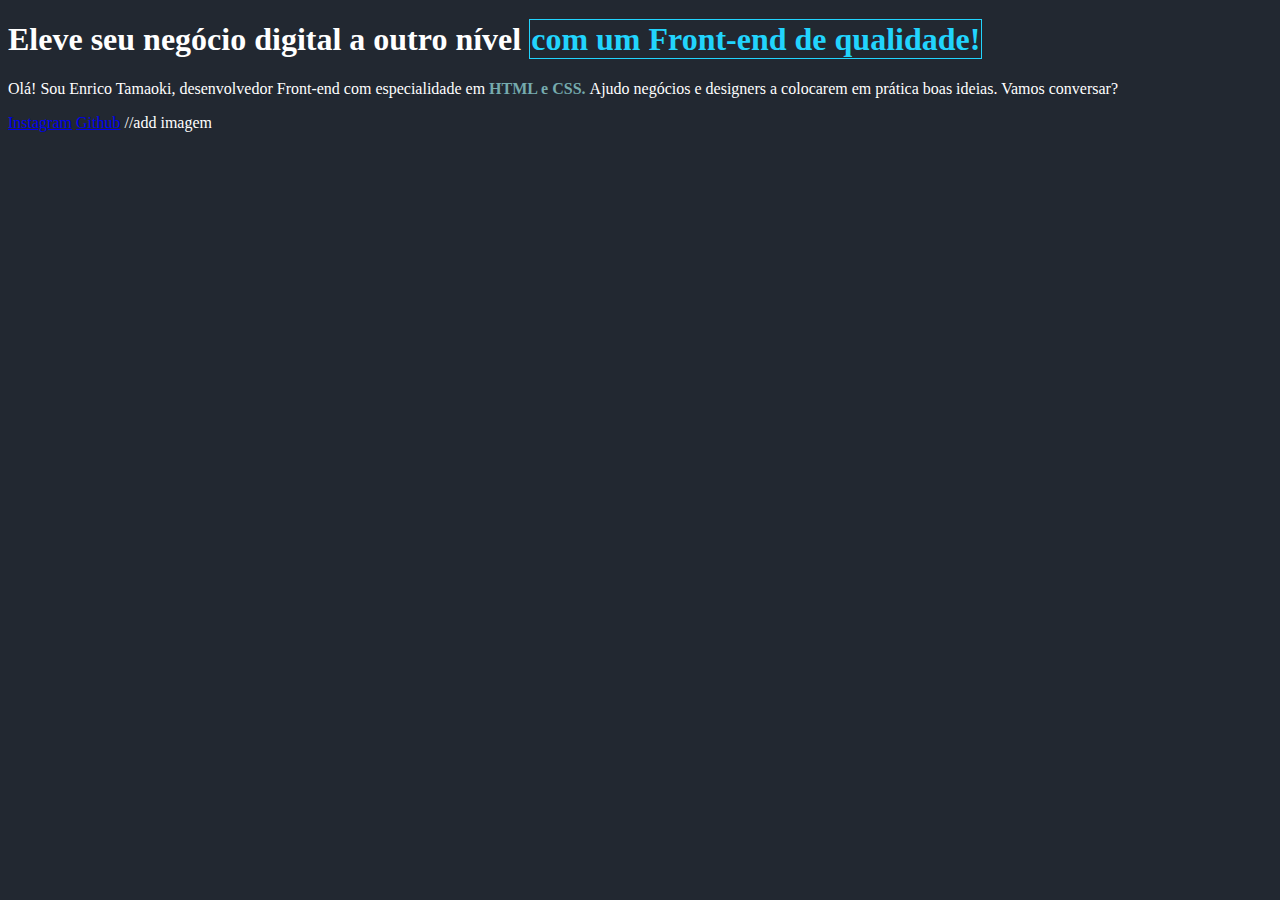
==== index.html @ 0a2e566a "subi o codigo" ====
<!DOCTYPE html>
<html lang="pt-br">
<head>
    <meta charset="UTF-8">
    <meta name="viewport" content="width=device-width, initial-scale=1.0">
    <title>Portifolio</title>
    <link rel="stylesheet" href="style.css"/>
</head>
<body>

    <header></header>
    
    <main>   
        <h1>Eleve seu negócio digital a outro nível <span>com um Front-end de qualidade!</span>
        </h1>

        <p>Olá! Sou Enrico Tamaoki, desenvolvedor Front-end com especialidade em <strong> HTML e CSS. </strong>Ajudo negócios e designers a colocarem em prática boas ideias. Vamos conversar?
        </p>

        <a href="https://instagram.com/enrtgc">Instagram</a>
        <a href="https://github.com/3tgc">Github</a>

        //add imagem
        <img src="" alt="">

    </main>
    
    <footer></footer>
---- style.css ----
body {
    background-color: #222831;
    color: white;
}

strong {
    color: #76ABAE;
}

h1{
    font-weight: bold;
}

span{
    color: #22D4FD;
    border: 1px solid #22D4FD;
    padding: 1px;
}
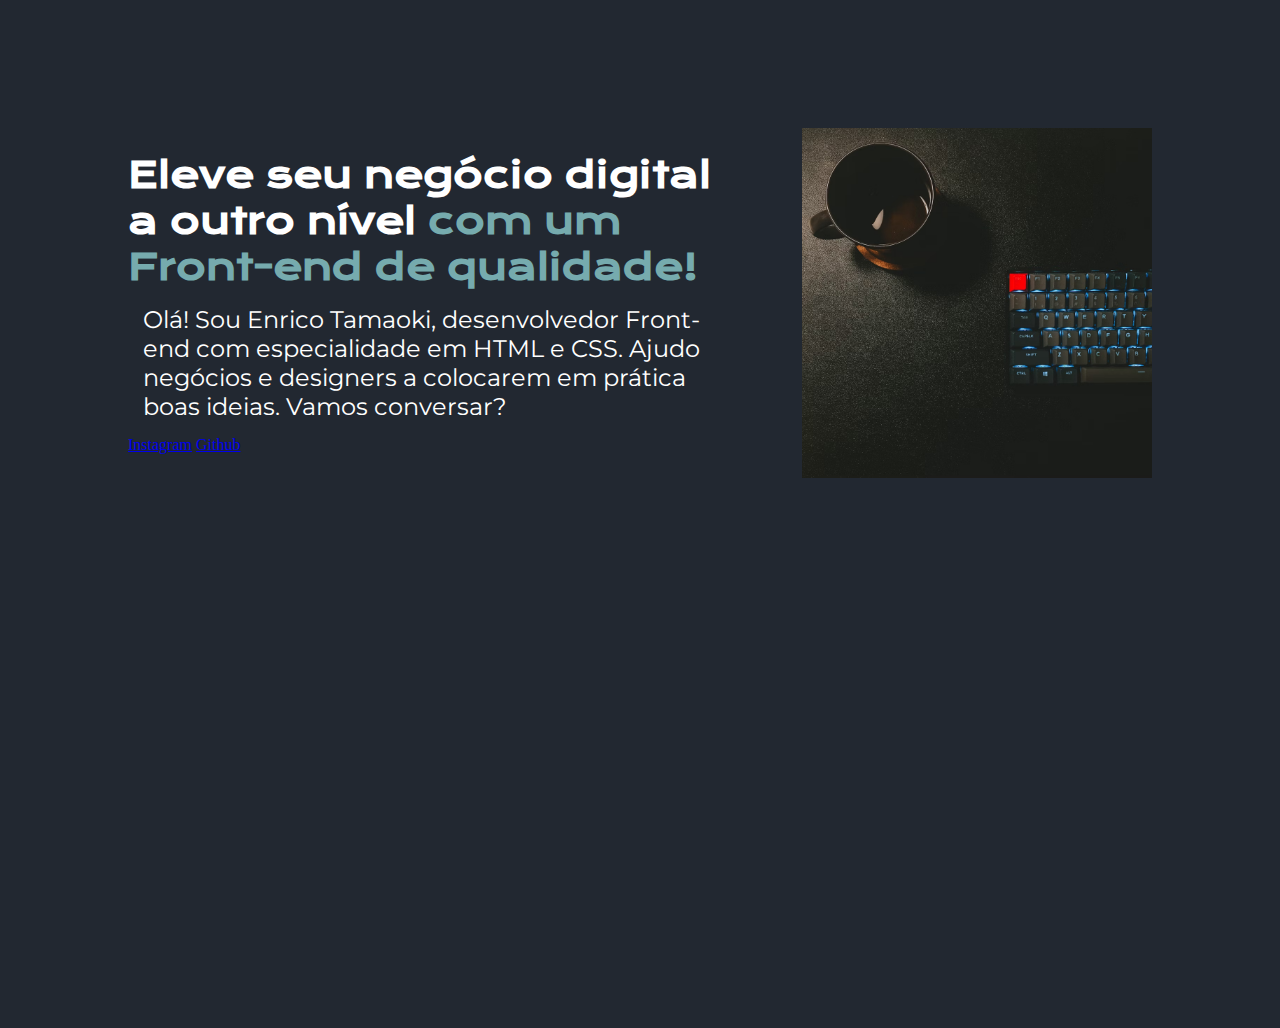
==== commit 6e0b09c2: "trabalhei o fleexbox e imagem, deixando tudo mais harmonico" ====
--- a/index.html
+++ b/index.html
@@ -5,24 +5,27 @@
     <meta name="viewport" content="width=device-width, initial-scale=1.0">
     <title>Portifolio</title>
     <link rel="stylesheet" href="style.css"/>
+    <link rel="stylesheet" href="reset.css"/>
 </head>
 <body>
 
     <header></header>
     
-    <main>   
-        <h1>Eleve seu negócio digital a outro nível <span>com um Front-end de qualidade!</span>
-        </h1>
+    <main class="apresentacao">  
+        <section class="apresentacao__conteudo">
+            <h1 class="apresentacao__conteudo__titulo">Eleve seu negócio digital a outro nível <strong class="titulo-destaque">com um Front-end de qualidade!</strong>
+            </h1>
 
-        <p>Olá! Sou Enrico Tamaoki, desenvolvedor Front-end com especialidade em <strong> HTML e CSS. </strong>Ajudo negócios e designers a colocarem em prática boas ideias. Vamos conversar?
-        </p>
+            <p class="apresentacao__conteudo__texto">Olá! Sou Enrico Tamaoki, desenvolvedor Front-end com especialidade em HTML e CSS. Ajudo negócios e designers a colocarem em prática boas ideias. Vamos conversar?
+            </p>
 
-        <a href="https://instagram.com/enrtgc">Instagram</a>
-        <a href="https://github.com/3tgc">Github</a>
-
-        //add imagem
-        <img src="" alt="">
-
+            <a href="https://instagram.com/enrtgc">Instagram</a>
+            <a href="https://github.com/3tgc">Github</a>
+            </section> 
+            <img src="photo-1604964432806-254d07c11f32.avif" alt="developer picture">
+    </section> 
     </main>
     
-    <footer></footer>+    <footer></footer>
+
+</body>--- a/style.css
+++ b/style.css
@@ -1,9 +1,23 @@
+@import url('https://fonts.googleapis.com/css2?family=Krona+One&family=Montserrat:ital,wght@0,100..900;1,100..900&display=swap');
+
+
+*{
+    margin: 0%;
+    padding: 0%;
+}
+
+
+
 body {
+    height: 100vh;
+    box-sizing: border-box;
     background-color: #222831;
     color: white;
 }
 
-strong {
+
+    
+.titulo-destaque {
     color: #76ABAE;
 }
 
@@ -11,8 +25,49 @@
     font-weight: bold;
 }
 
+
+p{
+margin: 10px;
+border: 2px ;
+padding: 5px;
+
+}
+
 span{
     color: #22D4FD;
     border: 1px solid #22D4FD;
     padding: 1px;
+}
+
+
+.apresentacao {
+    margin: 10%;
+    display: flex;
+    align-items: center;
+    justify-content: space-between;
+    margin: 10%;
+     
+}
+
+img {
+    height: 700px;
+    width: 500px;
+    max-width: 350px;
+    max-height: 350px;
+}
+
+.apresentacao__conteudo {
+    width: 615px;
+
+}
+
+.apresentacao__conteudo__titulo {
+    font-size: 36px;
+    font-family: "Krona One", sans-serif;
+
+}
+
+.apresentacao__conteudo__texto {
+    font-size: 24px;
+    font-family: "Montserrat", sans-serif;
 }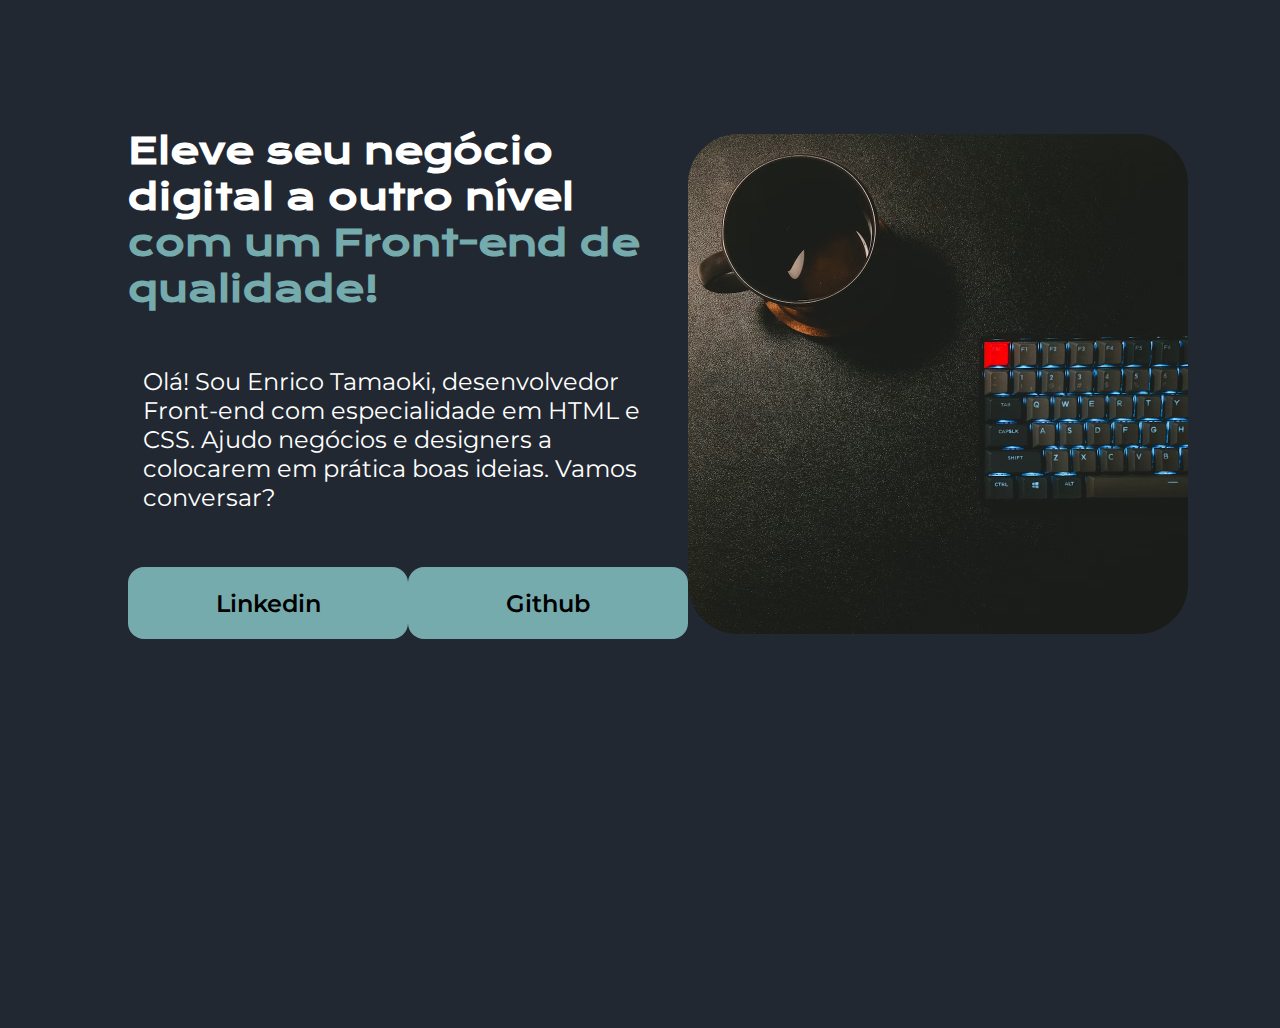
==== commit c0406261: "ajustei os botoes" ====
--- a/index.html
+++ b/index.html
@@ -18,10 +18,11 @@
 
             <p class="apresentacao__conteudo__texto">Olá! Sou Enrico Tamaoki, desenvolvedor Front-end com especialidade em HTML e CSS. Ajudo negócios e designers a colocarem em prática boas ideias. Vamos conversar?
             </p>
-
-            <a href="https://instagram.com/enrtgc">Instagram</a>
-            <a href="https://github.com/3tgc">Github</a>
-            </section> 
+            <div class="apresentacao__links">
+                <a class="apresentacao__links__link" href="https://www.linkedin.com/in/enrico-tamaoki-056082292/">Linkedin</a>
+                <a class="apresentacao__links__link" href="https://github.com/3tgc">Github</a>
+            </div>  
+        </section> 
             <img src="photo-1604964432806-254d07c11f32.avif" alt="developer picture">
     </section> 
     </main>
--- a/style.css
+++ b/style.css
@@ -41,7 +41,7 @@
 
 
 .apresentacao {
-    margin: 10%;
+    margin: 10% 15%;
     display: flex;
     align-items: center;
     justify-content: space-between;
@@ -52,12 +52,16 @@
 img {
     height: 700px;
     width: 500px;
-    max-width: 350px;
-    max-height: 350px;
+    max-width: 800px;
+    max-height: 500px;
+    border-radius: 10%;
 }
 
 .apresentacao__conteudo {
     width: 615px;
+    display: flex;
+    flex-direction: column;
+    gap: 40px;
 
 }
 
@@ -70,4 +74,23 @@
 .apresentacao__conteudo__texto {
     font-size: 24px;
     font-family: "Montserrat", sans-serif;
+}
+
+.apresentacao__links {
+    display: flex;
+    justify-content: space-between;
+
+}
+
+.apresentacao__links__link {
+    background-color:#76ABAE;
+    width: 280px;
+    text-align: center;
+    border-radius: 16px;
+    font-size: 24px;
+    font-weight: 600;
+    padding: 21.5px 0;
+    text-decoration: none;
+    color: black;
+    font-family: "Montserrat", sans-serif;
 }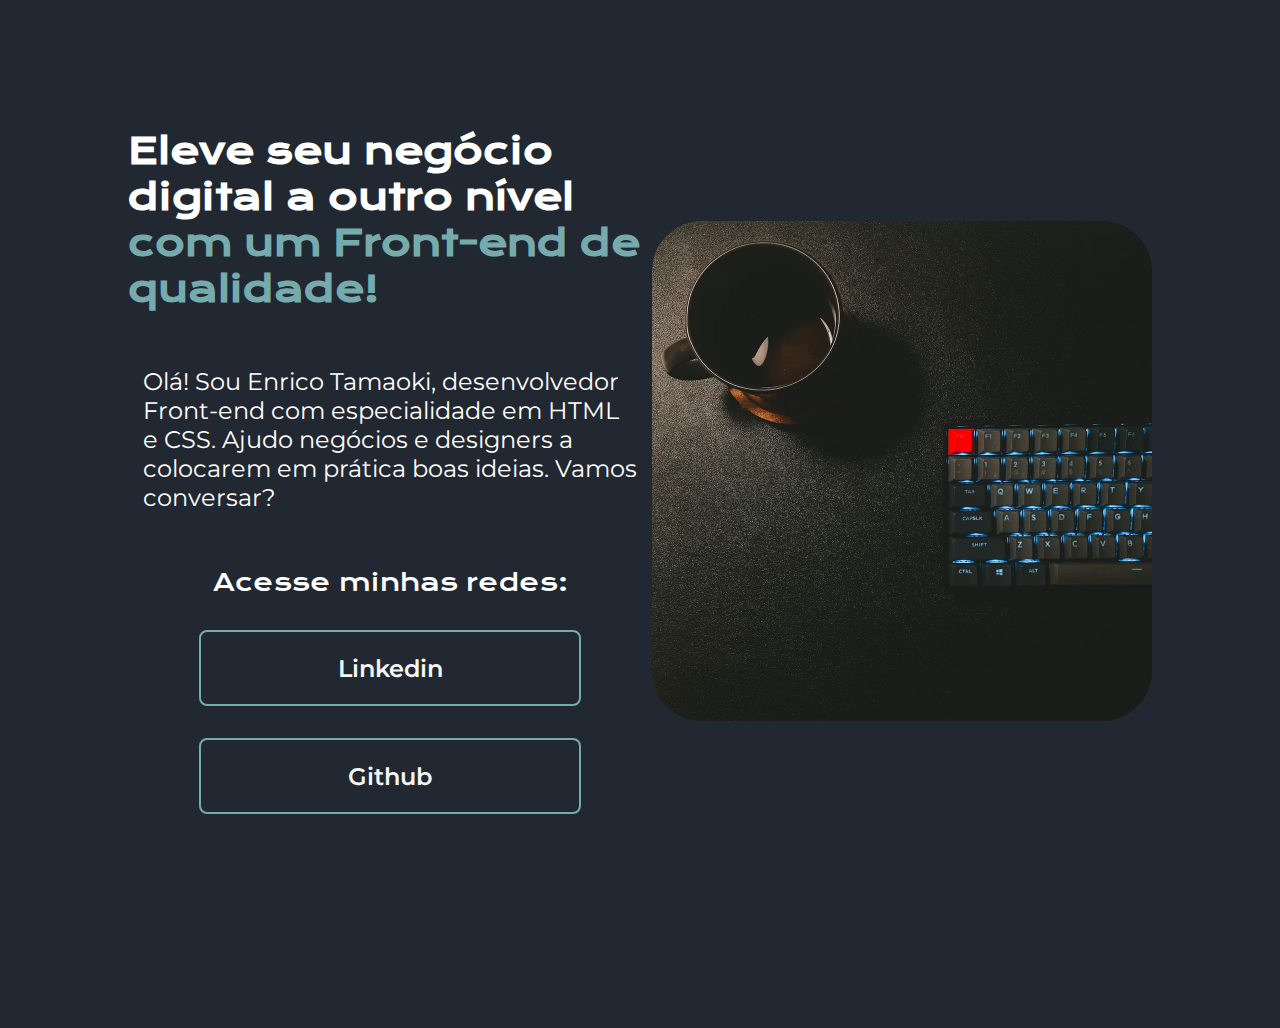
==== commit b037de5d: "modifiquei os botoes de link" ====
--- a/index.html
+++ b/index.html
@@ -18,7 +18,11 @@
 
             <p class="apresentacao__conteudo__texto">Olá! Sou Enrico Tamaoki, desenvolvedor Front-end com especialidade em HTML e CSS. Ajudo negócios e designers a colocarem em prática boas ideias. Vamos conversar?
             </p>
+
+           
+
             <div class="apresentacao__links">
+                <h2 class="apresentacao__links__subtitulo"> Acesse minhas redes:</h2>
                 <a class="apresentacao__links__link" href="https://www.linkedin.com/in/enrico-tamaoki-056082292/">Linkedin</a>
                 <a class="apresentacao__links__link" href="https://github.com/3tgc">Github</a>
             </div>  
--- a/style.css
+++ b/style.css
@@ -78,19 +78,29 @@
 
 .apresentacao__links {
     display: flex;
+    flex-direction: column;
+    align-items: center;
     justify-content: space-between;
+    gap: 32px;
+}
 
+.apresentacao__links__subtitulo {
+    font-family: "Krona One", sans-serif;
+    font-weight: 400;
+    font-size: 24px;
 }
 
 .apresentacao__links__link {
-    background-color:#76ABAE;
-    width: 280px;
+    /* background-color:#76ABAE; */
+    width: 378px;
     text-align: center;
-    border-radius: 16px;
+    border: 2px solid #76ABAE;
+    border-radius: 8px;
     font-size: 24px;
     font-weight: 600;
     padding: 21.5px 0;
     text-decoration: none;
-    color: black;
+    color: #f6f6f6;
     font-family: "Montserrat", sans-serif;
+
 }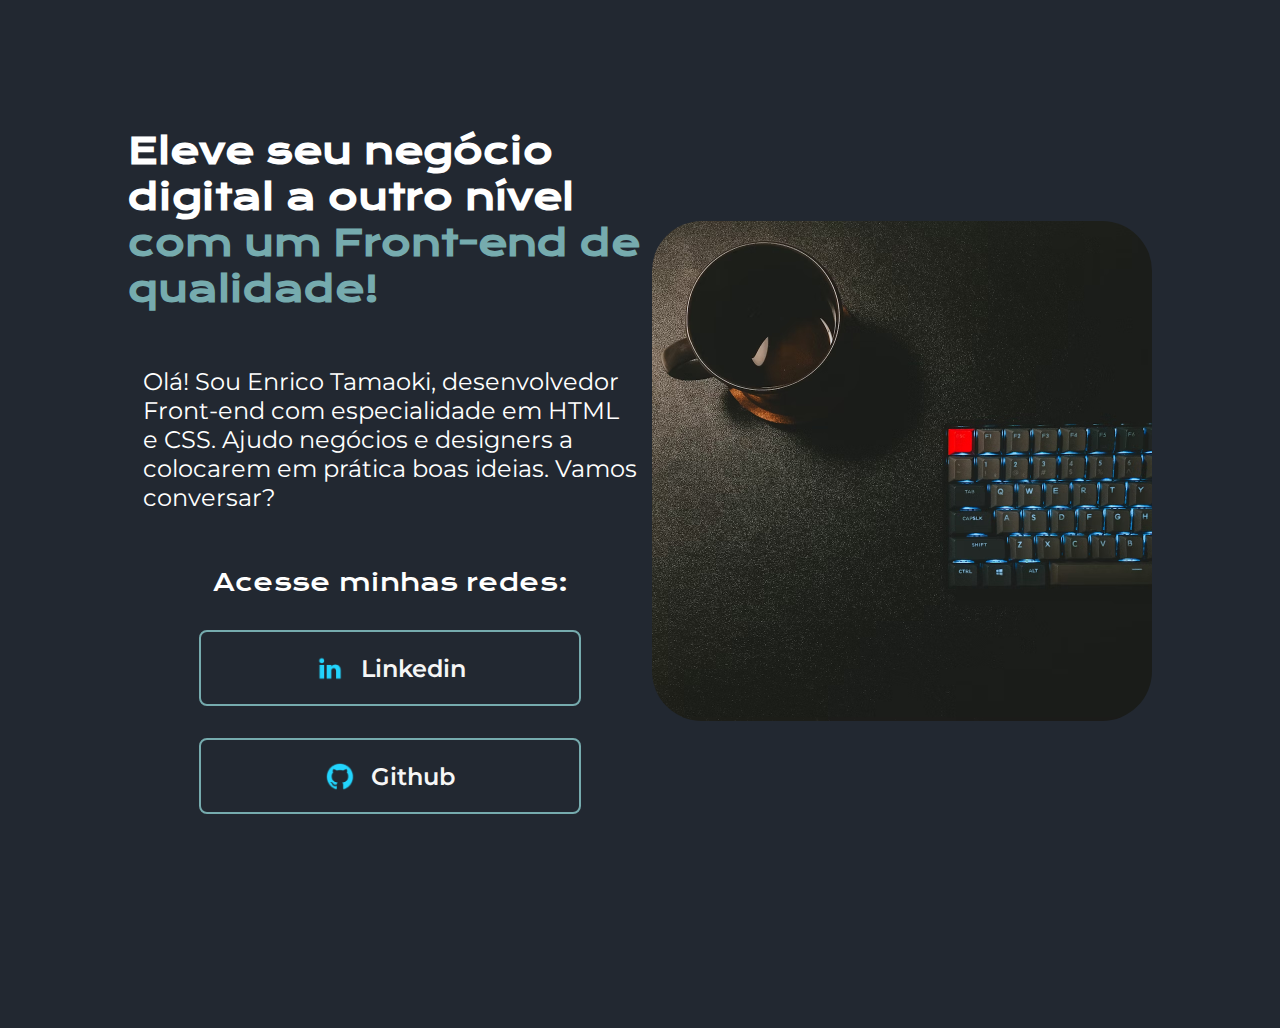
==== commit 15898591: "adicionado os icones e hover" ====
--- a/index.html
+++ b/index.html
@@ -23,11 +23,17 @@
 
             <div class="apresentacao__links">
                 <h2 class="apresentacao__links__subtitulo"> Acesse minhas redes:</h2>
-                <a class="apresentacao__links__link" href="https://www.linkedin.com/in/enrico-tamaoki-056082292/">Linkedin</a>
-                <a class="apresentacao__links__link" href="https://github.com/3tgc">Github</a>
+                <a class="apresentacao__links__link" href="https://www.linkedin.com/in/enrico-tamaoki-056082292/">
+                    <img src="./assets/linkedin.png" style="width: 30px; height: auto;" alt="logo linkedin">
+                    Linkedin
+                    </a>
+                
+                    <a class="apresentacao__links__link" href="https://github.com/3tgc">
+                        <img src="./assets/github.png" style="width: 30px; height: auto;" alt="logo github">
+                        Github</a>
             </div>  
         </section> 
-            <img src="photo-1604964432806-254d07c11f32.avif" alt="developer picture">
+            <img class="imagem-central" src="./assets/photo-1604964432806-254d07c11f32.avif" alt="developer picture">
     </section> 
     </main>
     
--- a/style.css
+++ b/style.css
@@ -49,6 +49,7 @@
      
 }
 
+/* arrumar imagem */
 img {
     height: 700px;
     width: 500px;
@@ -92,6 +93,9 @@
 
 .apresentacao__links__link {
     /* background-color:#76ABAE; */
+    display: flex;
+    justify-content: center;
+    gap: 16px;
     width: 378px;
     text-align: center;
     border: 2px solid #76ABAE;
@@ -103,4 +107,10 @@
     color: #f6f6f6;
     font-family: "Montserrat", sans-serif;
 
-}+}
+
+.apresentacao__links__link:hover {
+    background-color: #272727;
+    cursor: pointer;
+}
+
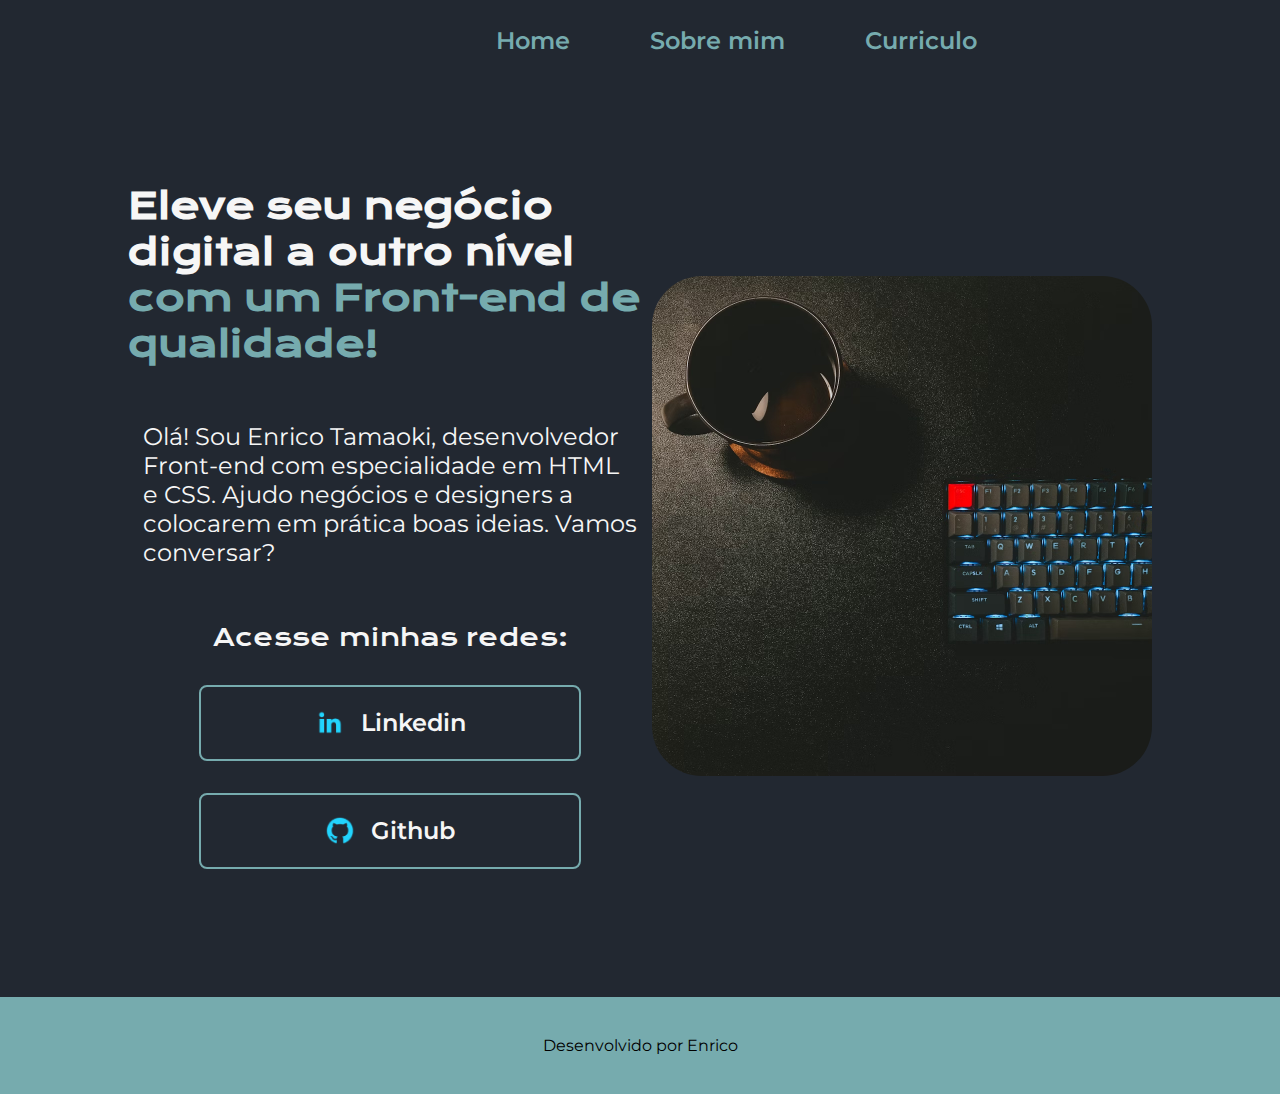
==== commit e5ed3330: "add paginas, variaveis e melhorei o codigo" ====
--- a/index.html
+++ b/index.html
@@ -4,12 +4,18 @@
     <meta charset="UTF-8">
     <meta name="viewport" content="width=device-width, initial-scale=1.0">
     <title>Portifolio</title>
-    <link rel="stylesheet" href="style.css"/>
+    <link rel="stylesheet" href="./styles/style.css"/>
     <link rel="stylesheet" href="reset.css"/>
 </head>
 <body>
 
-    <header></header>
+    <header class="cabecalho">
+        <nav class="cabecalho__menu">
+            <a class="cabecalho__menu__link" href="index.html">Home</a>
+            <a class="cabecalho__menu__link" href="about.html">Sobre mim</a>
+            <a class="cabecalho__menu__link" href="curriculum.html">Curriculo</a>
+        </nav>
+    </header>
     
     <main class="apresentacao">  
         <section class="apresentacao__conteudo">
@@ -37,6 +43,8 @@
     </section> 
     </main>
     
-    <footer></footer>
+    <footer class="rodape">
+        <p>Desenvolvido por Enrico</p>
+    </footer>
 
 </body>--- a/styles/style.css
+++ b/styles/style.css
@@ -0,0 +1,157 @@
+@import url('https://fonts.googleapis.com/css2?family=Krona+One&family=Montserrat:ital,wght@0,100..900;1,100..900&display=swap');
+
+:root {
+    --cor-primaria: #76ABAE;
+    --cor-secundaria: #f6f6f6;
+    --cor-terciaria: #22D4FD;
+    --cor-hover: #272727;
+    --cor-background: #222831;
+
+    --fonte-primaria: "Krona One", sans-serif;
+    --fonte-secundaria: "Montserrat", sans-serif;
+}
+
+*{
+    margin: 0%;
+    padding: 0%;
+}
+
+
+
+body {
+    /* height: 100vh; */
+    box-sizing: border-box;
+    background-color: var(--cor-background);
+    color: var(--cor-secundaria);
+}
+
+/* centralizar */
+header {
+    display: flex;
+    justify-content: center;
+}
+
+.cabecalho{
+    padding: 2% 0% 0% 15%;
+}
+
+.cabecalho__menu {
+    display: flex;
+    gap: 80px;
+}
+
+.cabecalho__menu__link{
+        font-family: var(--fonte-secundaria);
+        font-size:24px;
+        font-weight: 600;
+        color: var(--cor-primaria);
+        text-decoration: none;
+}
+
+h1{
+    font-weight: bold;
+}
+
+
+p{
+margin: 10px;
+border: 2px ;
+padding: 5px;
+
+}
+
+span{
+    color: var(--cor-terciaria);
+    border: 1px solid var(--cor-terciaria);
+    padding: 1px;
+}
+
+
+.apresentacao {
+    margin: 5% 15%;
+    display: flex;
+    align-items: center;
+    justify-content: space-between;
+    margin: 10%;
+     
+}
+
+/* arrumar imagem */
+img {
+    height: 700px;
+    width: 500px;
+    max-width: 800px;
+    max-height: 500px;
+    border-radius: 10%;
+}
+
+.apresentacao__conteudo {
+    width: 615px;
+    display: flex;
+    flex-direction: column;
+    gap: 40px;
+
+}
+
+.apresentacao__conteudo__titulo {
+    font-size: 36px;
+    font-family: var(--fonte-primaria);
+
+}
+
+    
+.titulo-destaque {
+    color: var(--cor-primaria);
+}
+
+.apresentacao__conteudo__texto {
+    font-size: 24px;
+    font-family: var(--fonte-secundaria);
+}
+.apresentacao__links {
+    display: flex;
+    flex-direction: column;
+    align-items: center;
+    justify-content: space-between;
+    gap: 32px;
+}
+
+.apresentacao__links__subtitulo {
+    font-family: var(--fonte-primaria);
+    font-weight: 400;
+    font-size: 24px;
+}
+
+.apresentacao__links__link {
+    /* background-color:#76ABAE; */
+    display: flex;
+    justify-content: center;
+    gap: 16px;
+    width: 378px;
+    text-align: center;
+    border: 2px solid var(--cor-primaria);
+    border-radius: 8px;
+    font-size: 24px;
+    font-weight: 600;
+    padding: 21.5px 0;
+    text-decoration: none;
+    color: var(--cor-secundaria);
+    font-family: var(--fonte-secundaria);
+}
+
+.apresentacao__links__link:hover {
+    background-color: var(--cor-hover);
+    cursor: pointer;
+}
+
+.rodape {
+    padding: 24px;
+    color: black;
+    background-color: var(--cor-primaria);
+    text-align: center;
+    font-family: var(--fonte-secundaria);
+    font-size: 24;
+    font-weight:400;
+
+
+}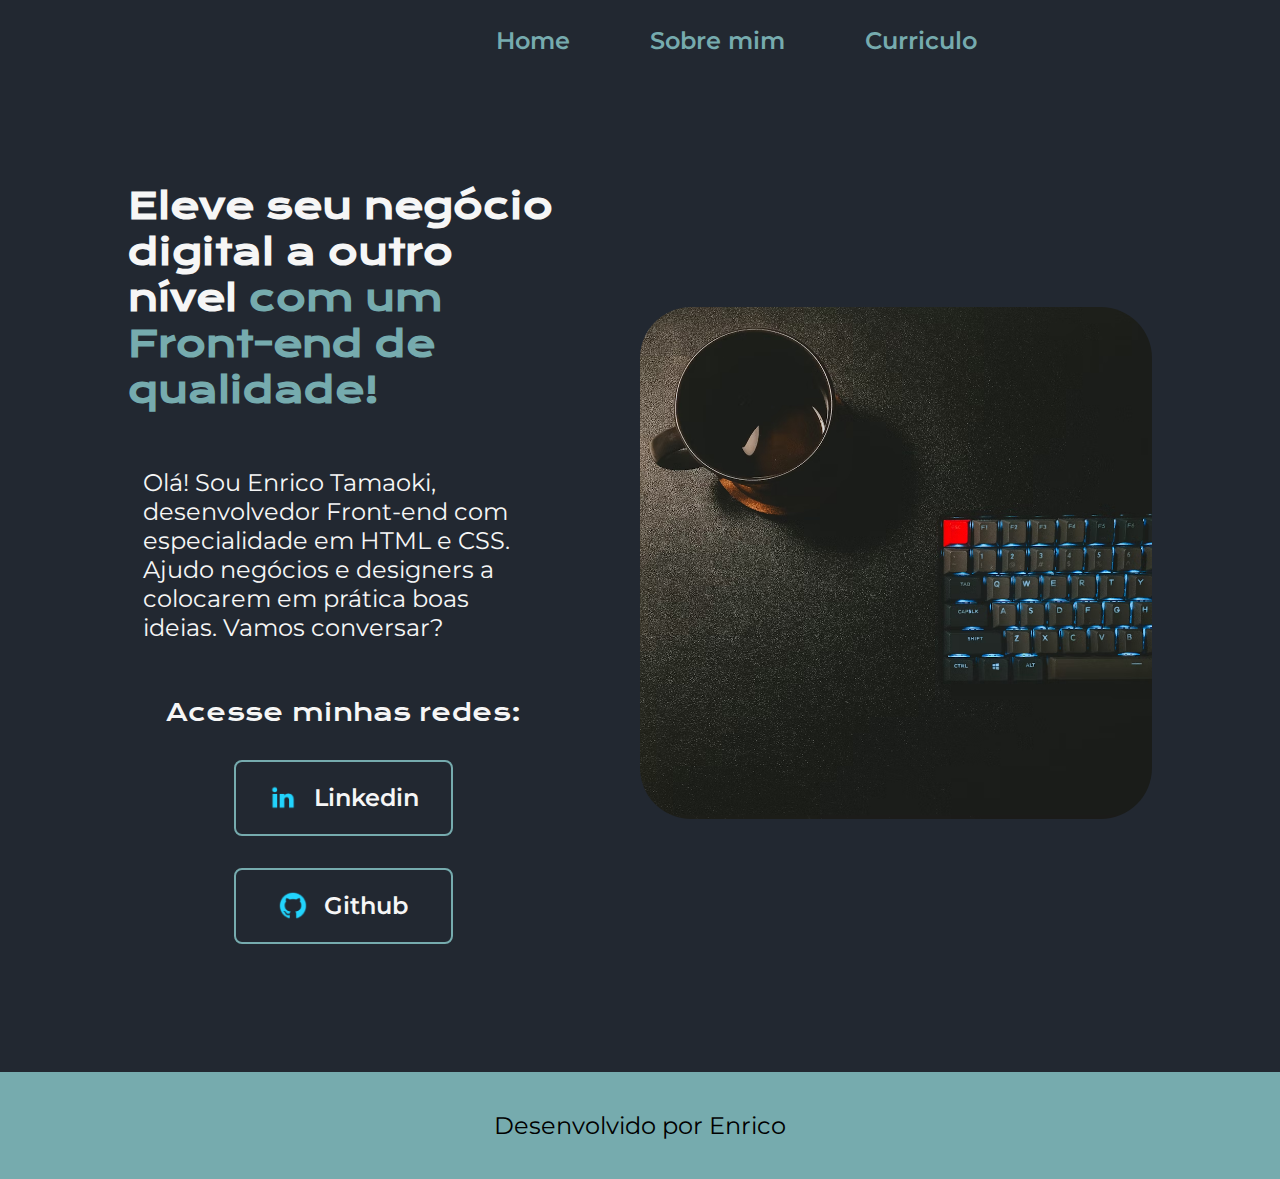
==== commit fde69980: "deixei responsivo com media queries" ====
--- a/index.html
+++ b/index.html
@@ -29,12 +29,12 @@
 
             <div class="apresentacao__links">
                 <h2 class="apresentacao__links__subtitulo"> Acesse minhas redes:</h2>
-                <a class="apresentacao__links__link" href="https://www.linkedin.com/in/enrico-tamaoki-056082292/">
+                <a class="apresentacao__links__navegacao" href="https://www.linkedin.com/in/enrico-tamaoki-056082292/">
                     <img src="./assets/linkedin.png" style="width: 30px; height: auto;" alt="logo linkedin">
                     Linkedin
                     </a>
                 
-                    <a class="apresentacao__links__link" href="https://github.com/3tgc">
+                    <a class="apresentacao__links__navegacao" href="https://github.com/3tgc">
                         <img src="./assets/github.png" style="width: 30px; height: auto;" alt="logo github">
                         Github</a>
             </div>  
--- a/styles/style.css
+++ b/styles/style.css
@@ -25,11 +25,6 @@
     color: var(--cor-secundaria);
 }
 
-/* centralizar */
-header {
-    display: flex;
-    justify-content: center;
-}
 
 .cabecalho{
     padding: 2% 0% 0% 15%;
@@ -37,12 +32,13 @@
 
 .cabecalho__menu {
     display: flex;
+    justify-content: center;
     gap: 80px;
 }
 
 .cabecalho__menu__link{
         font-family: var(--fonte-secundaria);
-        font-size:24px;
+        font-size:1.5rem;
         font-weight: 600;
         color: var(--cor-primaria);
         text-decoration: none;
@@ -73,20 +69,16 @@
     align-items: center;
     justify-content: space-between;
     margin: 10%;
+    gap: 82px;
      
 }
 
 /* arrumar imagem */
-img {
-    height: 700px;
-    width: 500px;
-    max-width: 800px;
-    max-height: 500px;
-    border-radius: 10%;
-}
+
+
 
 .apresentacao__conteudo {
-    width: 615px;
+    width: 50%;
     display: flex;
     flex-direction: column;
     gap: 40px;
@@ -94,7 +86,7 @@
 }
 
 .apresentacao__conteudo__titulo {
-    font-size: 36px;
+    font-size: 2.25rem;
     font-family: var(--fonte-primaria);
 
 }
@@ -105,7 +97,7 @@
 }
 
 .apresentacao__conteudo__texto {
-    font-size: 24px;
+    font-size: 1.5rem;
     font-family: var(--fonte-secundaria);
 }
 .apresentacao__links {
@@ -119,19 +111,19 @@
 .apresentacao__links__subtitulo {
     font-family: var(--fonte-primaria);
     font-weight: 400;
-    font-size: 24px;
+    font-size: 1.5rem;
 }
 
-.apresentacao__links__link {
+.apresentacao__links__navegacao {
     /* background-color:#76ABAE; */
     display: flex;
     justify-content: center;
     gap: 16px;
-    width: 378px;
+    width: 50%;
     text-align: center;
     border: 2px solid var(--cor-primaria);
     border-radius: 8px;
-    font-size: 24px;
+    font-size: 1.5rem;
     font-weight: 600;
     padding: 21.5px 0;
     text-decoration: none;
@@ -144,14 +136,35 @@
     cursor: pointer;
 }
 
+.imagem-central {
+    width: 50%;
+    border-radius: 10%;
+}
+
 .rodape {
     padding: 24px;
     color: black;
     background-color: var(--cor-primaria);
     text-align: center;
     font-family: var(--fonte-secundaria);
-    font-size: 24;
+    font-size: 1.5rem;
     font-weight:400;
 
 
+}
+
+@media (max-width: 1200px) {
+    .cabecalho {
+        padding: 10%;
+    }
+
+    .cabecalho__menu {
+        justify-content: center;
+    }
+
+    .apresentacao {
+        flex-direction: column-reverse;
+    }
+    
+    
 }